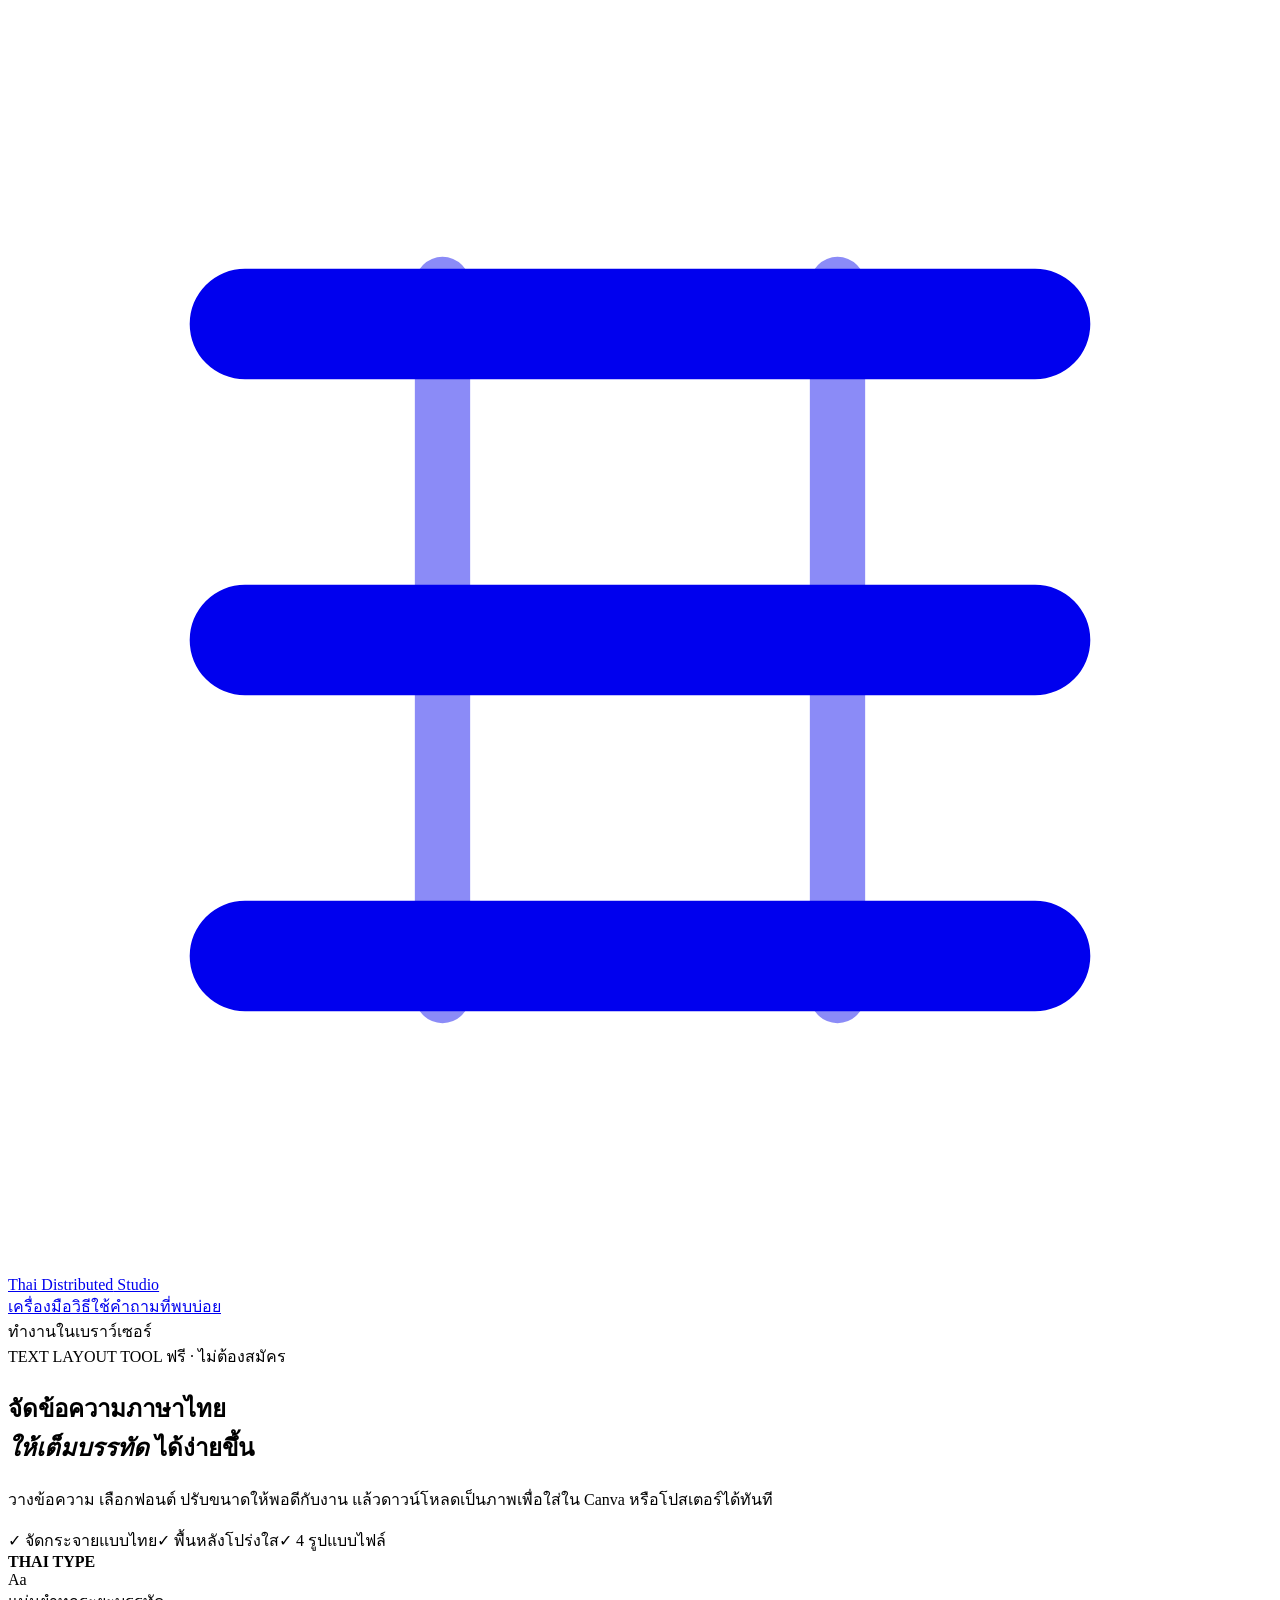
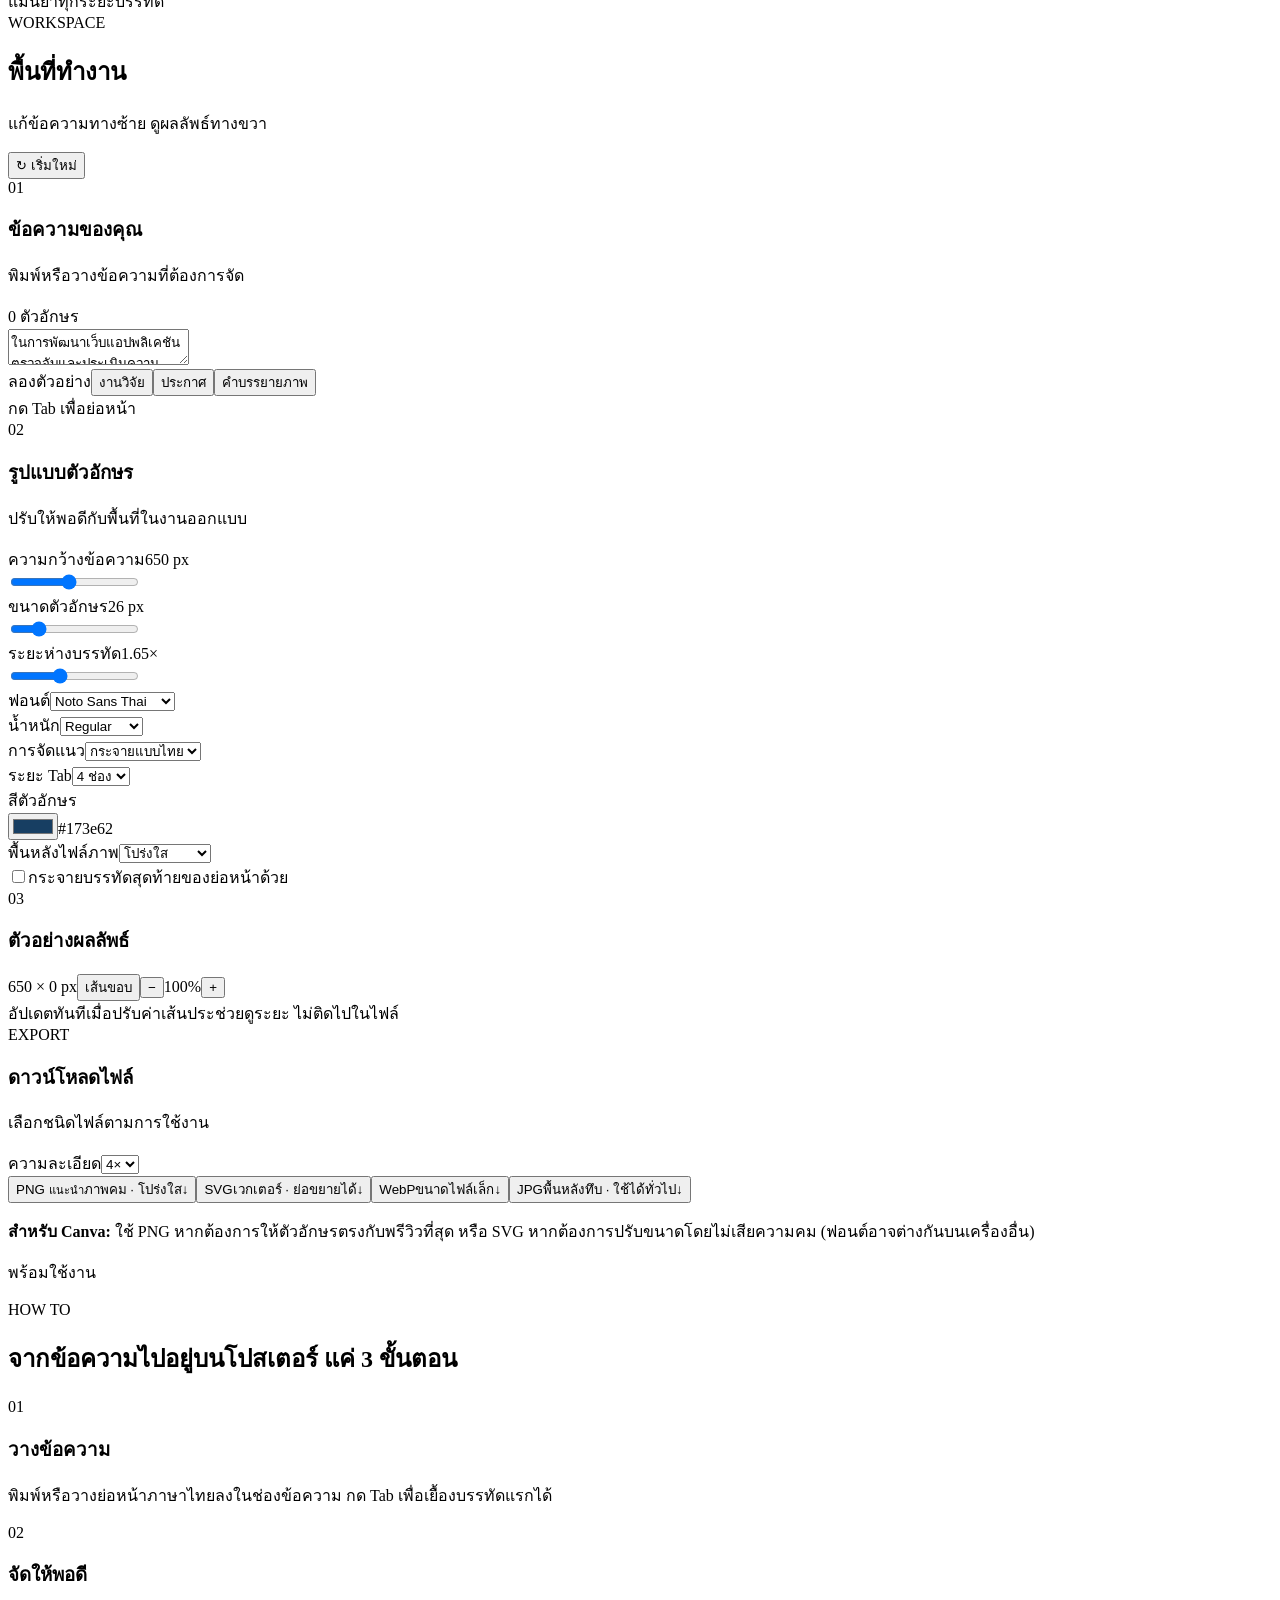
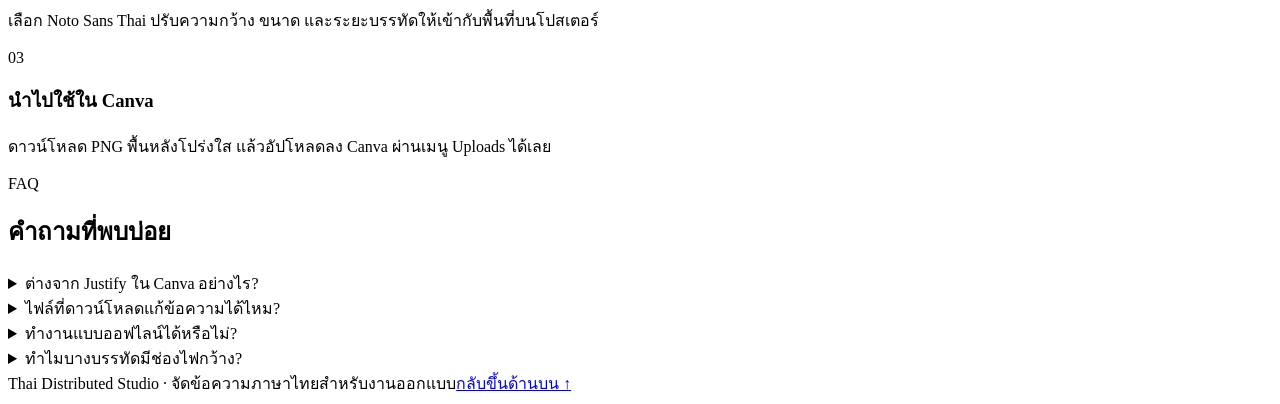
==== index.html @ 753e5a74 "feat: add Thai Distributed Studio website with SEO metadata" ====
<!doctype html>
<html lang="th">
<head>
  <meta charset="utf-8">
  <meta name="viewport" content="width=device-width,initial-scale=1">
  <meta name="theme-color" content="#2a7bb5">
  <meta name="robots" content="index,follow,max-image-preview:large">
  <meta name="description" content="จัดข้อความภาษาไทยให้เสมอทั้งสองขอบแบบ Thai Distributed พร้อมส่งออก PNG, SVG, WebP และ JPG สำหรับ Canva โปสเตอร์ งานวิจัย และสื่อสิ่งพิมพ์ ใช้งานฟรีบนเบราว์เซอร์">
  <meta name="keywords" content="Thai Distributed,จัดกระจายภาษาไทย,ภาษาไทยชิดสองขอบ,จัดข้อความ Canva,โปรแกรมจัดข้อความ,Thai text justify,ส่งออก SVG,PNG โปร่งใส">
  <meta property="og:type" content="website">
  <meta property="og:locale" content="th_TH">
  <meta property="og:title" content="Thai Distributed Studio — จัดข้อความไทยให้เต็มบรรทัด">
  <meta property="og:description" content="วางข้อความ ปรับฟอนต์ จัดกระจายแบบไทย แล้วดาวน์โหลด PNG, SVG, WebP หรือ JPG ไปใช้ใน Canva ได้ทันที">
  <meta name="twitter:card" content="summary_large_image">
  <title>จัดข้อความภาษาไทยชิดสองขอบสำหรับ Canva ฟรี | Thai Distributed Studio</title>
  <link rel="icon" href="data:image/svg+xml,%3Csvg%20xmlns%3D%22http%3A%2F%2Fwww.w3.org%2F2000%2Fsvg%22%20viewBox%3D%220%200%2064%2064%22%3E%3Crect%20width%3D%2264%22%20height%3D%2264%22%20rx%3D%2215%22%20fill%3D%22%232a7bb5%22%2F%3E%3Cpath%20d%3D%22M12%2017h40M12%2032h40M12%2047h40%22%20stroke%3D%22%23fff%22%20stroke-width%3D%225%22%20stroke-linecap%3D%22round%22%2F%3E%3Cpath%20d%3D%22M21%2014v36M43%2014v36%22%20stroke%3D%22%23fff%22%20stroke-width%3D%222.8%22%20opacity%3D%22.45%22%2F%3E%3C%2Fsvg%3E%0A" type="image/svg+xml">
  <link rel="preconnect" href="https://fonts.googleapis.com">
  <link rel="preconnect" href="https://fonts.gstatic.com" crossorigin>
  <link href="https://fonts.googleapis.com/css2?family=Noto+Sans+Thai:wght@400;500;600;700&family=Sarabun:wght@400;500;600;700&display=swap" rel="stylesheet">
  <link rel="stylesheet" href="styles.css">
  <script type="application/ld+json" id="structured-data">{
    "@context":"https://schema.org",
    "@type":"WebApplication",
    "name":"Thai Distributed Studio",
    "url":"https://bunnybubui.github.io/thai-distributed-studio/",
    "applicationCategory":"DesignApplication",
    "operatingSystem":"Web browser",
    "inLanguage":"th",
    "isAccessibleForFree":true,
    "description":"เครื่องมือจัดกระจายข้อความภาษาไทยชิดสองขอบสำหรับใช้ใน Canva และงานออกแบบ ส่งออกไฟล์ภาพ PNG SVG WebP JPG"
  }</script>
  
  
  <link rel="canonical" href="https://bunnybubui.github.io/thai-distributed-studio/">
  <meta property="og:url" content="https://bunnybubui.github.io/thai-distributed-studio/">
  <meta property="og:image" content="https://bunnybubui.github.io/thai-distributed-studio/assets/social-preview.png">
  <script defer src="src/typesetting.js"></script>
  <script defer src="src/app.js"></script>
</head>
<body>
  <header class="site-header">
    <div class="site-wrap navrow">
      <a class="brand" href="#top" aria-label="Thai Distributed Studio หน้าแรก"><span class="brand-mark" aria-hidden="true"><svg viewBox="0 0 32 32"><path d="M6 8h20M6 16h20M6 24h20" stroke="currentColor" stroke-width="2.8" stroke-linecap="round"/><path d="M11 7v18M21 7v18" stroke="currentColor" stroke-width="1.4" stroke-linecap="round" opacity=".45"/></svg></span><span>Thai Distributed<span class="brand-light"> Studio</span></span></a>
      <nav class="topnav" aria-label="เมนูหลัก"><a href="#editor">เครื่องมือ</a><a href="#guide">วิธีใช้</a><a href="#faq">คำถามที่พบบ่อย</a></nav>
      <span class="privacy-note"><span class="status-dot"></span> ทำงานในเบราว์เซอร์</span>
    </div>
  </header>
  <main id="top">
    <section class="intro site-wrap" aria-labelledby="main-title">
      <div class="intro-copy"><div class="eyebrow"><span class="eyebrow-line"></span> TEXT LAYOUT TOOL <span class="tag">ฟรี · ไม่ต้องสมัคร</span></div><h1 id="main-title">จัดข้อความภาษาไทย<br><em>ให้เต็มบรรทัด</em> ได้ง่ายขึ้น</h1><p>วางข้อความ เลือกฟอนต์ ปรับขนาดให้พอดีกับงาน แล้วดาวน์โหลดเป็นภาพเพื่อใส่ใน Canva หรือโปสเตอร์ได้ทันที</p><div class="intro-points"><span>✓ จัดกระจายแบบไทย</span><span>✓ พื้นหลังโปร่งใส</span><span>✓ 4 รูปแบบไฟล์</span></div></div>
      <div class="intro-graphic" aria-hidden="true"><div class="graphic-top"><span></span><span></span><span></span><strong>THAI TYPE</strong></div><div class="graphic-lines"><i></i><i></i><i></i><i></i><i></i></div><span class="graphic-corner">Aa</span><div class="graphic-caption">แม่นยำทุกระยะบรรทัด</div></div>
    </section>
    <section class="studio site-wrap" id="editor" aria-label="เครื่องมือจัดข้อความภาษาไทย">
      <div class="studio-head"><div><span class="section-kicker">WORKSPACE</span><h2>พื้นที่ทำงาน</h2><p>แก้ข้อความทางซ้าย ดูผลลัพธ์ทางขวา</p></div><button class="subtle-btn" id="resetBtn" type="button" title="คืนค่าการตั้งค่าและข้อความตัวอย่าง">↻ เริ่มใหม่</button></div>
      <div class="studio-grid">
        <div class="left-column">
          <section class="surface editor-panel" aria-labelledby="text-heading"><div class="card-heading"><div class="step-index">01</div><div><h3 id="text-heading">ข้อความของคุณ</h3><p>พิมพ์หรือวางข้อความที่ต้องการจัด</p></div><span id="charCount" class="muted-count">0 ตัวอักษร</span></div>
          <textarea id="content" spellcheck="false" aria-label="กรอกข้อความภาษาไทย">ในการพัฒนาเว็บแอปพลิเคชันตรวจจับและประเมินความเสี่ยงก่อนการหกล้มในผู้สูงอายุ โดยใช้ข้อมูลจากเซนเซอร์แบบสวมใส่ (Accelerometer และ Gyroscope) ร่วมกับการเรียนรู้เชิงลึกแบบลำดับ ระบบสามารถวิเคราะห์รูปแบบการเคลื่อนไหว ประเมินระดับความเสี่ยง และแสดงผลผ่าน Web Dashboard พร้อมแจ้งเตือนผู้ดูแลแบบเรียลไทม์ เพื่อช่วยเฝ้าระวังการหกล้มของผู้สูงอายุ</textarea>
          <div class="editor-bottom"><div class="example-picks"><span>ลองตัวอย่าง</span><button data-example="research" type="button">งานวิจัย</button><button data-example="note" type="button">ประกาศ</button><button data-example="caption" type="button">คำบรรยายภาพ</button></div><span class="tab-hint">กด Tab เพื่อย่อหน้า</span></div></section>
          <section class="surface settings-panel" aria-labelledby="settings-heading"><div class="card-heading"><div class="step-index">02</div><div><h3 id="settings-heading">รูปแบบตัวอักษร</h3><p>ปรับให้พอดีกับพื้นที่ในงานออกแบบ</p></div></div>
            <div class="settings-body">
              <div class="control"><div class="labelrow"><label for="width">ความกว้างข้อความ</label><output id="widthVal">650 px</output></div><input id="width" type="range" min="200" max="1200" value="650" step="10"></div>
              <div class="control"><div class="labelrow"><label for="size">ขนาดตัวอักษร</label><output id="sizeVal">26 px</output></div><input id="size" type="range" min="12" max="88" value="26" step="1"></div>
              <div class="control"><div class="labelrow"><label for="leading">ระยะห่างบรรทัด</label><output id="leadingVal">1.65×</output></div><input id="leading" type="range" min="1.15" max="2.5" value="1.65" step="0.05"></div>
              <div class="form-grid"><div class="control"><label for="family">ฟอนต์</label><select id="family"><option value="Noto Sans Thai">Noto Sans Thai</option><option value="Sarabun">Sarabun</option><option value="Tahoma">Tahoma</option><option value="Arial">Arial</option><option value="TH Sarabun New">TH Sarabun New</option></select></div><div class="control"><label for="weight">น้ำหนัก</label><select id="weight"><option value="400">Regular</option><option value="500">Medium</option><option value="600">Semi Bold</option><option value="700">Bold</option></select></div></div>
              <div class="form-grid"><div class="control"><label for="mode">การจัดแนว</label><select id="mode"><option value="distributed">กระจายแบบไทย</option><option value="left">ชิดซ้าย</option><option value="center">กึ่งกลาง</option><option value="right">ชิดขวา</option></select></div><div class="control"><label for="tabSize">ระยะ Tab</label><select id="tabSize"><option value="2">2 ช่อง</option><option value="4" selected>4 ช่อง</option><option value="8">8 ช่อง</option></select></div></div>
              <div class="form-grid"><div class="control"><label for="color">สีตัวอักษร</label><div class="color-picker"><input type="color" id="color" value="#173e62" aria-label="เลือกสีข้อความ"><span id="colorText">#173e62</span></div></div><div class="control"><label for="background">พื้นหลังไฟล์ภาพ</label><select id="background"><option value="transparent">โปร่งใส</option><option value="white">สีขาว</option><option value="custom">กำหนดสีเอง</option></select></div></div><div class="control custom-bg" id="customBgWrap" hidden><label for="bgColor">สีพื้นหลัง</label><div class="color-picker"><input type="color" id="bgColor" value="#ffffff"><span id="bgColorText">#ffffff</span></div></div>
              <label class="check-option"><input id="lastLine" type="checkbox"><span>กระจายบรรทัดสุดท้ายของย่อหน้าด้วย</span></label>
            </div>
          </section>
        </div>
        <div class="right-column">
          <section class="surface preview-panel" aria-labelledby="preview-heading"><div class="preview-header"><div><span class="step-index">03</span><h3 id="preview-heading">ตัวอย่างผลลัพธ์</h3></div><div class="preview-commands"><span id="dimensions">650 × 0 px</span><button id="guideBtn" type="button" class="mini-toggle active" aria-pressed="true">เส้นขอบ</button><button id="zoomOut" type="button" class="mini-icon" aria-label="ย่อพรีวิว">−</button><span id="zoomText" class="zoom-text">100%</span><button id="zoomIn" type="button" class="mini-icon" aria-label="ขยายพรีวิว">+</button></div></div><div class="preview-zone" id="previewZone"><div class="preview-stage"><div id="preview" class="preview-document" aria-label="ตัวอย่างข้อความที่จัดแล้ว"></div></div></div><div class="preview-foot"><span><span class="status-dot"></span> อัปเดตทันทีเมื่อปรับค่า</span><span>เส้นประช่วยดูระยะ ไม่ติดไปในไฟล์</span></div></section>
          <section class="surface export-panel" aria-labelledby="export-heading"><div class="export-heading"><div><span class="section-kicker">EXPORT</span><h3 id="export-heading">ดาวน์โหลดไฟล์</h3><p>เลือกชนิดไฟล์ตามการใช้งาน</p></div><div class="control density"><label for="scale">ความละเอียด</label><select id="scale"><option value="2">2×</option><option value="4" selected>4×</option><option value="6">6×</option></select></div></div>
            <div class="formats" role="group" aria-label="ประเภทไฟล์ส่งออก"><button class="format primary" type="button" data-format="png"><span class="format-name">PNG <small>แนะนำ</small></span><span class="format-detail">ภาพคม · โปร่งใส</span><span class="format-arrow">↓</span></button><button class="format" type="button" data-format="svg"><span class="format-name">SVG</span><span class="format-detail">เวกเตอร์ · ย่อขยายได้</span><span class="format-arrow">↓</span></button><button class="format" type="button" data-format="webp"><span class="format-name">WebP</span><span class="format-detail">ขนาดไฟล์เล็ก</span><span class="format-arrow">↓</span></button><button class="format" type="button" data-format="jpeg"><span class="format-name">JPG</span><span class="format-detail">พื้นหลังทึบ · ใช้ได้ทั่วไป</span><span class="format-arrow">↓</span></button></div>
            <p class="export-note"><strong>สำหรับ Canva:</strong> ใช้ PNG หากต้องการให้ตัวอักษรตรงกับพรีวิวที่สุด หรือ SVG หากต้องการปรับขนาดโดยไม่เสียความคม (ฟอนต์อาจต่างกันบนเครื่องอื่น)</p><p id="status" class="status" role="status" aria-live="polite">พร้อมใช้งาน</p></section>
        </div>
      </div>
    </section>
    <section id="guide" class="lower-section site-wrap"><div class="lower-head"><span class="section-kicker">HOW TO</span><h2>จากข้อความไปอยู่บนโปสเตอร์ แค่ 3 ขั้นตอน</h2></div><div class="steps"><article><span>01</span><h3>วางข้อความ</h3><p>พิมพ์หรือวางย่อหน้าภาษาไทยลงในช่องข้อความ กด Tab เพื่อเยื้องบรรทัดแรกได้</p></article><article><span>02</span><h3>จัดให้พอดี</h3><p>เลือก Noto Sans Thai ปรับความกว้าง ขนาด และระยะบรรทัดให้เข้ากับพื้นที่บนโปสเตอร์</p></article><article><span>03</span><h3>นำไปใช้ใน Canva</h3><p>ดาวน์โหลด PNG พื้นหลังโปร่งใส แล้วอัปโหลดลง Canva ผ่านเมนู Uploads ได้เลย</p></article></div></section>
    <section id="faq" class="faq site-wrap"><div class="lower-head"><span class="section-kicker">FAQ</span><h2>คำถามที่พบบ่อย</h2></div><div class="faq-grid"><details><summary>ต่างจาก Justify ใน Canva อย่างไร?</summary><p>การกระจายแบบไทยจะเพิ่มระยะระหว่างกลุ่มตัวอักษรในบรรทัดเพื่อให้ข้อความเสมอทั้งสองขอบ โดยไม่กระจายบรรทัดสุดท้ายตามค่าเริ่มต้น วิธีนี้ใกล้เคียงกับ Thai Distributed แต่ไม่ใช่ระบบเดียวกับ Microsoft Word ทุกประการ</p></details><details><summary>ไฟล์ที่ดาวน์โหลดแก้ข้อความได้ไหม?</summary><p>PNG, WebP และ JPG เป็นภาพ จึงแก้ตัวอักษรโดยตรงไม่ได้ ส่วน SVG บันทึกข้อความเป็นรูปแบบเวกเตอร์ แต่อาจเปลี่ยนรูปฟอนต์เมื่อเปิดในแอปอื่น</p></details><details><summary>ทำงานแบบออฟไลน์ได้หรือไม่?</summary><p>ตัวเครื่องมือทำงานในเบราว์เซอร์โดยไม่ต้องส่งข้อความไปยังเซิร์ฟเวอร์ หากเปิดแบบออฟไลน์ ระบบจะใช้ฟอนต์ที่มีอยู่ในเครื่องแทนฟอนต์เว็บที่ยังไม่ได้โหลด</p></details><details><summary>ทำไมบางบรรทัดมีช่องไฟกว้าง?</summary><p>ถ้าบรรทัดมีข้อความน้อยแต่ถูกสั่งให้กระจาย ช่องไฟอาจกว้างกว่าปกติ ลองปรับความกว้างกล่องข้อความหรือปิดตัวเลือกกระจายบรรทัดสุดท้าย</p></details></div></section>
  </main>
  <footer class="site-footer"><div class="site-wrap footer-inner"><span>Thai Distributed Studio <span>·</span> จัดข้อความภาษาไทยสำหรับงานออกแบบ</span><a href="#top">กลับขึ้นด้านบน ↑</a></div></footer>



</body>
</html>
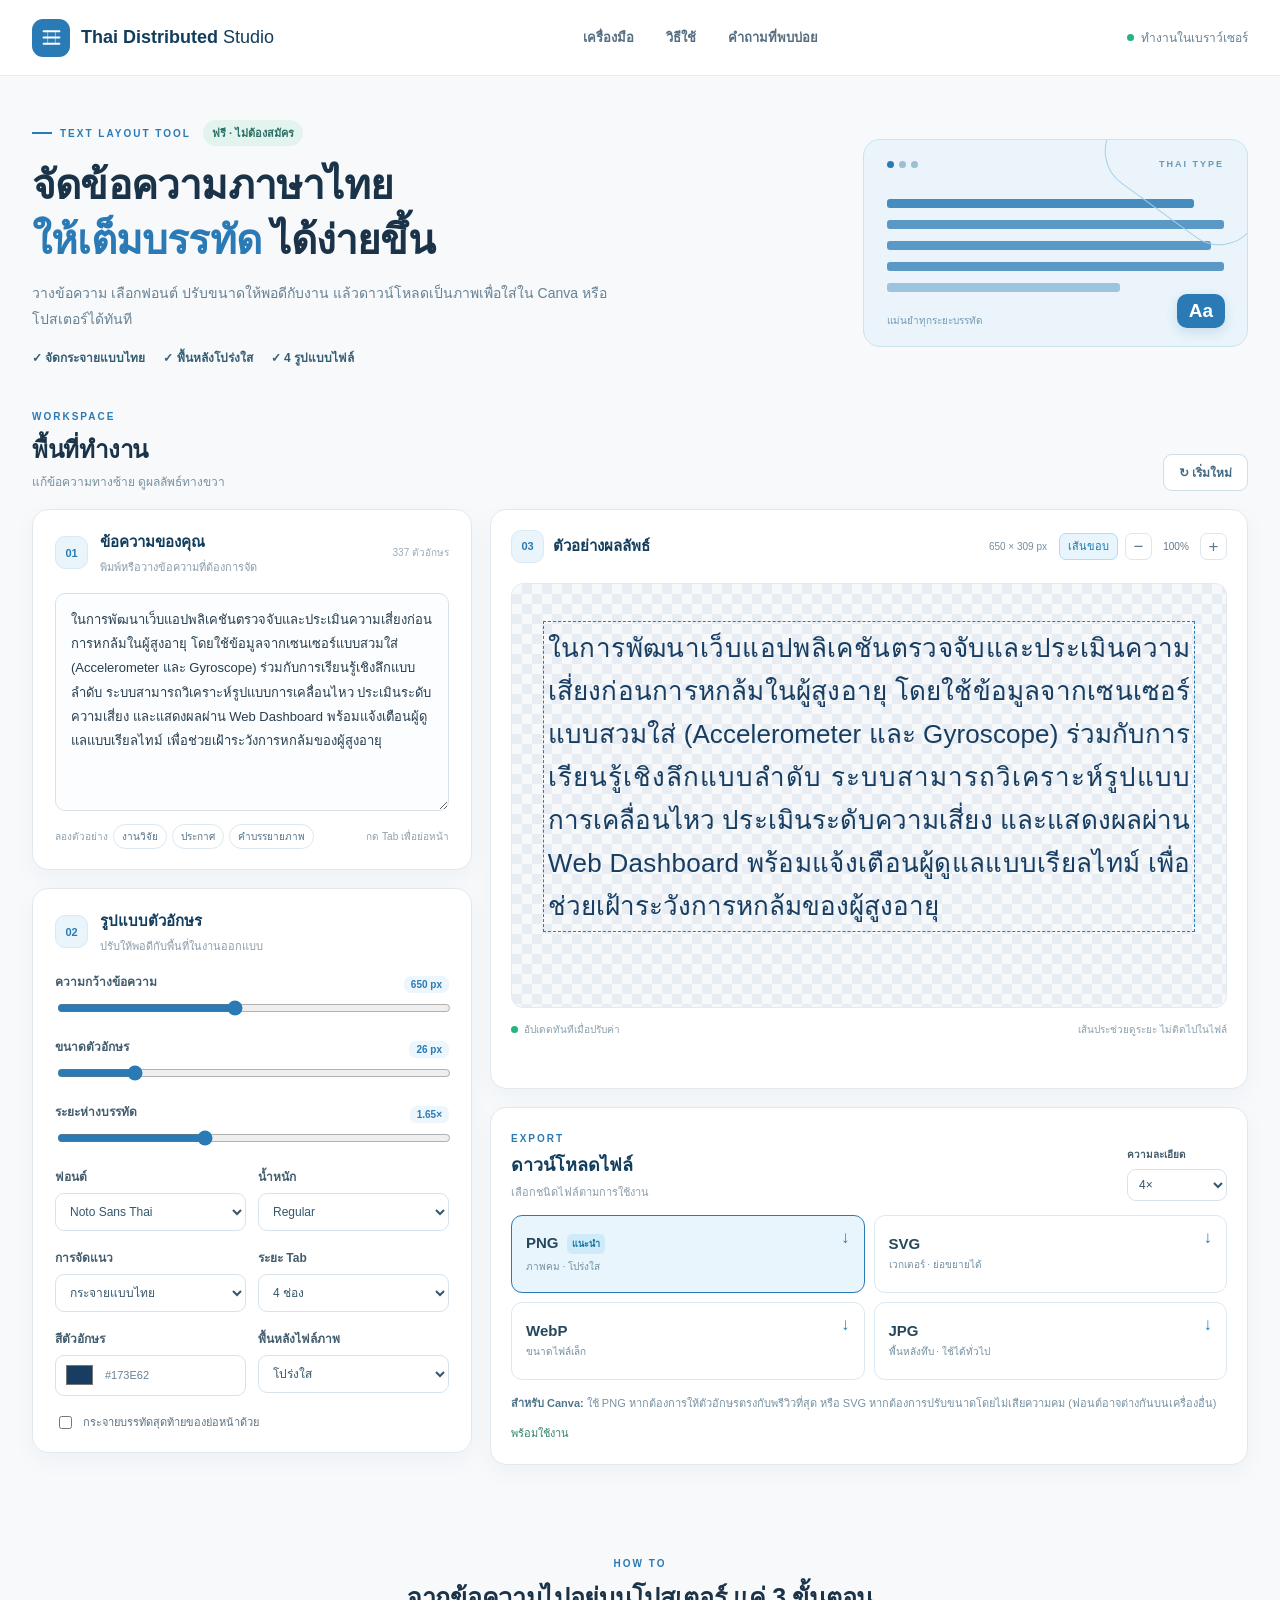
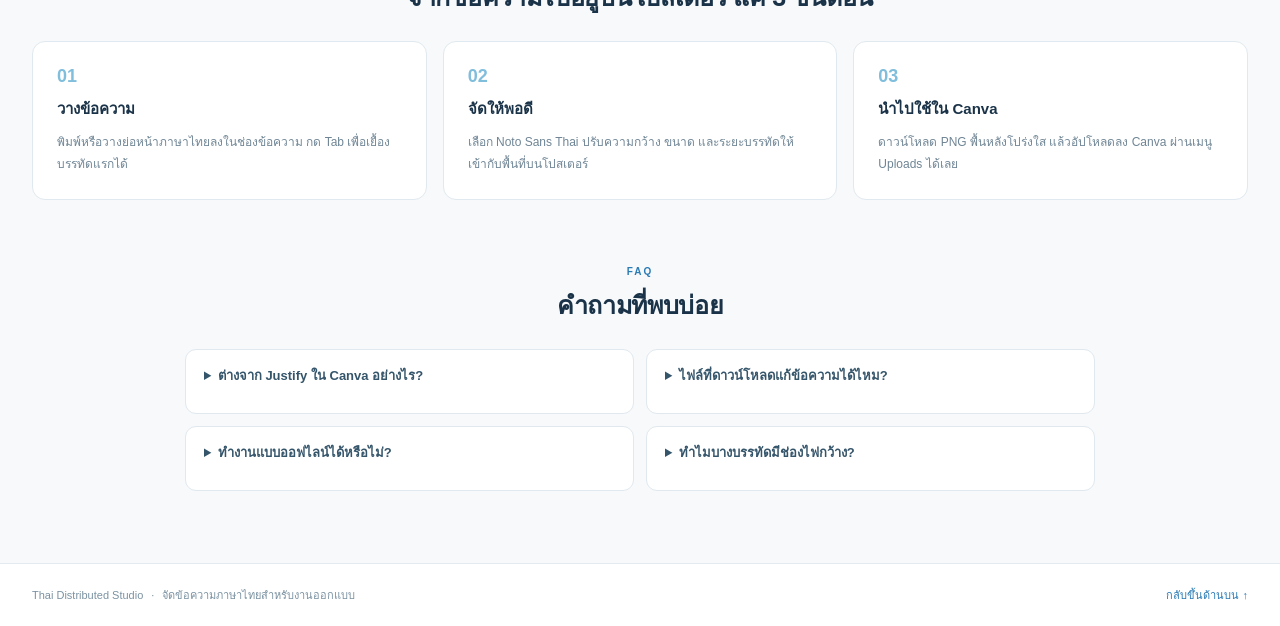
==== commit 8e6e127c: "fix: point social metadata to included image asset" ====
--- a/index.html
+++ b/index.html
@@ -33,7 +33,7 @@
   
   <link rel="canonical" href="https://bunnybubui.github.io/thai-distributed-studio/">
   <meta property="og:url" content="https://bunnybubui.github.io/thai-distributed-studio/">
-  <meta property="og:image" content="https://bunnybubui.github.io/thai-distributed-studio/assets/social-preview.png">
+  <meta property="og:image" content="https://bunnybubui.github.io/thai-distributed-studio/assets/social-preview.svg">
   <script defer src="src/typesetting.js"></script>
   <script defer src="src/app.js"></script>
 </head>
--- a/styles.css
+++ b/styles.css
@@ -0,0 +1,3 @@
+:root{--blue:#2a7bb5;--blue-700:#176397;--navy:#123d5d;--ink:#1a3348;--muted:#6b8395;--line:#dfe8ee;--soft:#f2f7fa;--white:#fff;--radius:16px;--shadow:0 8px 24px rgba(23,70,104,.04)}
+*{box-sizing:border-box}html{scroll-behavior:smooth}body{margin:0;color:var(--ink);background:#f7f9fb;font-family:'Noto Sans Thai',Tahoma,sans-serif;-webkit-font-smoothing:antialiased}button,input,select,textarea{font:inherit}button{cursor:pointer}a{color:inherit}button:focus-visible,a:focus-visible,input:focus-visible,select:focus-visible,textarea:focus-visible,summary:focus-visible{outline:3px solid #8dcbed;outline-offset:3px}.site-wrap{width:min(1400px,calc(100% - 64px));margin-inline:auto}.site-header{height:76px;background:#fff;border-bottom:1px solid #e6edf2}.navrow{height:100%;display:flex;align-items:center;justify-content:space-between;gap:18px}.brand{display:flex;align-items:center;gap:11px;font-size:18px;font-weight:700;text-decoration:none;color:var(--navy);white-space:nowrap}.brand-mark{display:grid;place-items:center;color:#fff;background:var(--blue);width:38px;height:38px;border-radius:11px}.brand-mark svg{width:25px;height:25px}.brand-light{font-weight:500}.topnav{display:flex;align-items:center;gap:32px}.topnav a{text-decoration:none;color:#556d80;font-size:13px;font-weight:600}.topnav a:hover{color:var(--blue)}.privacy-note{color:#648092;font-size:12px;display:flex;align-items:center;gap:7px}.status-dot{width:7px;height:7px;background:#25b37f;display:inline-block;border-radius:50%;flex-shrink:0}.intro{min-height:290px;padding-block:44px 35px;display:grid;grid-template-columns:1fr 385px;align-items:center;gap:35px}.intro h1{font-size:clamp(30px,3.15vw,47px);line-height:1.36;letter-spacing:-.8px;margin:12px 0}.intro h1 em{font-style:normal;color:var(--blue)}.intro p{max-width:620px;font-size:14px;line-height:1.9;color:#678194;margin:7px 0 15px}.eyebrow,.section-kicker{font-size:10px;font-weight:800;color:var(--blue);letter-spacing:2px}.eyebrow{display:flex;align-items:center;gap:8px}.eyebrow-line{width:20px;height:2px;background:var(--blue)}.tag{color:#2c6f65;letter-spacing:0;font-size:11px;background:#e2f4ed;border-radius:100px;padding:4px 9px;margin-left:4px}.intro-points{display:flex;gap:18px;flex-wrap:wrap;font-size:12px;color:#355d74;font-weight:600}.intro-graphic{position:relative;max-width:385px;width:100%;background:#eaf4fa;border:1px solid #cce2ef;border-radius:17px;min-height:208px;padding:19px 23px;overflow:hidden}.intro-graphic:after{content:'';position:absolute;right:-48px;top:-85px;width:170px;height:170px;border:1px solid #a7cfe8;border-radius:40px;transform:rotate(36deg)}.graphic-top{display:flex;gap:5px;align-items:center}.graphic-top span{width:7px;height:7px;border-radius:50%;background:#9ebed2}.graphic-top span:nth-child(1){background:#2a7bb5}.graphic-top strong{font-size:9px;margin-left:auto;color:#6899b8;letter-spacing:2px}.graphic-lines{margin-top:30px;display:flex;flex-direction:column;gap:12px}.graphic-lines i{height:9px;display:block;background:var(--blue);border-radius:3px}.graphic-lines i:nth-child(1){width:91%;opacity:.85}.graphic-lines i:nth-child(2){width:100%;opacity:.75}.graphic-lines i:nth-child(3){width:96%;opacity:.75}.graphic-lines i:nth-child(4){width:100%;opacity:.75}.graphic-lines i:nth-child(5){width:69%;opacity:.4}.graphic-corner{position:absolute;right:22px;bottom:18px;color:#fff;background:#2a7bb5;border-radius:10px;padding:6px 12px;font-size:19px;font-weight:700;box-shadow:0 4px 12px #2a7bb530}.graphic-caption{position:absolute;left:23px;bottom:18px;font-size:10px;color:#7199b5}.studio{padding-bottom:43px}.studio-head{display:flex;align-items:end;justify-content:space-between;margin:4px 0 18px}.studio-head h2,.lower-head h2{font-size:24px;margin:6px 0 3px;letter-spacing:-.3px}.studio-head p{font-size:12px;color:#7890a0;margin:0}.subtle-btn{border:1px solid #cddfe9;color:#426984;background:white;border-radius:9px;padding:8px 15px;font-size:12px;font-weight:600}.subtle-btn:hover{border-color:var(--blue);color:var(--blue)}.studio-grid{display:grid;grid-template-columns:minmax(370px,440px) minmax(0,1fr);gap:18px;align-items:start}.left-column,.right-column{display:flex;flex-direction:column;gap:18px;min-width:0}.surface{background:#fff;border:1px solid #e1e9ef;border-radius:var(--radius);box-shadow:var(--shadow);min-width:0;overflow:hidden}.card-heading{display:flex;align-items:center;padding:20px 22px 17px;gap:12px}.card-heading h3,.preview-header h3,.export-heading h3{font-size:15px;margin:0;color:var(--navy)}.card-heading p,.export-heading p{font-size:11px;color:#8a9dac;margin:4px 0 0}.step-index{font-size:11px;color:var(--blue);background:#e9f4fb;border:1px solid #d9eaf5;width:33px;height:33px;flex-shrink:0;border-radius:10px;display:grid;place-items:center;font-weight:800}.muted-count{font-size:10px;color:#9badb9;margin-left:auto}.editor-panel textarea{display:block;width:calc(100% - 44px);height:218px;border:1px solid #d5e2eb;background:#fbfdfe;border-radius:10px;padding:14px 15px;color:#263d4d;resize:vertical;margin:0 22px;font-size:13px;line-height:1.87;outline:none}.editor-panel textarea:focus{border-color:#66acd7;box-shadow:0 0 0 3px #2a7bb51a}.editor-bottom{margin:13px 22px 20px;display:flex;align-items:center;justify-content:space-between;gap:8px;flex-wrap:wrap}.example-picks{display:flex;align-items:center;gap:5px;flex-wrap:wrap}.example-picks>span,.tab-hint{font-size:10px;color:#8da0af}.example-picks button{font-size:10px;border:1px solid #dbe8ef;border-radius:50px;background:#fff;padding:4px 8px;color:#547289}.example-picks button:hover{background:#eef7fc}.settings-body{padding:0 22px 20px}.control{min-width:0;margin-bottom:17px}.control label,.labelrow label{display:block;font-size:12px;font-weight:600;color:#435d6e;margin-bottom:7px}.labelrow{display:flex;align-items:center;justify-content:space-between}.labelrow output{font-size:10px;color:var(--blue);font-weight:700;background:#ecf6fc;border-radius:7px;padding:3px 7px}.control input[type=range]{width:100%;accent-color:var(--blue);cursor:pointer}.form-grid{display:grid;grid-template-columns:1fr 1fr;gap:12px}.control select{width:100%;min-width:0;border:1px solid #d7e3ec;background:#fff;border-radius:9px;padding:10px;color:#35576c;font-size:12px;outline:none}.control select:hover{border-color:#96c3df}.color-picker{height:41px;display:flex;align-items:center;gap:10px;border:1px solid #d7e3ec;padding:5px 8px;border-radius:9px}.color-picker input{width:31px;height:28px;padding:0;border:0;background:transparent;cursor:pointer}.color-picker span{font-size:11px;color:#668195}.check-option{display:flex;gap:8px;font-size:11px;align-items:center;color:#5a7282}.check-option input{accent-color:var(--blue)}.preview-panel{min-height:580px}.preview-header{padding:20px;display:flex;align-items:center;justify-content:space-between;gap:10px;flex-wrap:wrap}.preview-header>div:first-child{display:flex;align-items:center;gap:9px}.preview-commands{display:flex;align-items:center;gap:7px}.preview-commands>span:first-child{font-size:10px;color:#758e9e;margin-right:5px}.mini-toggle,.mini-icon{border:1px solid #dae7ef;background:#fff;color:#5f7b8b;font-size:11px;border-radius:7px;height:27px;padding:0 8px}.mini-toggle.active{background:#e9f5fc;color:#1b77ae;border-color:#b8daf0}.mini-icon{font-size:17px;width:27px;padding:0;line-height:1}.zoom-text{font-size:10px;color:#61798b;min-width:34px;text-align:center}.preview-zone{margin:0 20px;background-color:#f6f8fa;background-image:linear-gradient(45deg,#e7edf2 25%,transparent 25%),linear-gradient(-45deg,#e7edf2 25%,transparent 25%),linear-gradient(45deg,transparent 75%,#e7edf2 75%),linear-gradient(-45deg,transparent 75%,#e7edf2 75%);background-size:20px 20px;background-position:0 0,0 10px,10px -10px,-10px 0;border:1px solid #e2eaf0;border-radius:12px;min-height:425px;max-height:570px;overflow:auto}.preview-stage{min-height:410px;display:flex;align-items:flex-start;justify-content:center;padding:38px 24px}.preview-document{transform-origin:top center;flex-shrink:0;background:transparent}.preview-document.guides{outline:1px dashed #2a7bb5}.preview-document svg{display:block;transform-origin:top left}.preview-foot{display:flex;align-items:center;justify-content:space-between;gap:10px;padding:14px 20px;font-size:10px;color:#8a9fac}.preview-foot>span:first-child{display:flex;align-items:center;gap:6px}.export-panel{padding:20px}.export-heading{display:flex;align-items:flex-end;justify-content:space-between;gap:14px;margin-bottom:14px}.export-heading h3{font-size:18px;margin-top:4px}.density{margin:0;min-width:100px}.density label{font-size:10px}.density select{padding:7px}.formats{display:grid;grid-template-columns:repeat(2,minmax(0,1fr));gap:9px}.format{text-align:left;border-radius:11px;border:1px solid #dce8f0;background:#fff;padding:13px 14px;min-height:78px;color:#25485e;position:relative;transition:border .15s,transform .15s,background .15s}.format:hover{transform:translateY(-2px);border-color:#79b6da;background:#f5fbff}.format.primary{border-color:var(--blue);background:#e9f5fc}.format-name{font-size:15px;display:block;font-weight:800}.format-name small{display:inline-block;font-size:9px;vertical-align:middle;margin-left:4px;color:#0f719e;background:#cfebf9;padding:3px 5px;border-radius:5px}.format-detail{font-size:10px;display:block;color:#7490a0;margin-top:5px}.format-arrow{position:absolute;top:12px;right:14px;color:#2782bc;font-size:17px}.export-note{font-size:11px;line-height:1.8;color:#7792a3;margin:14px 0 0}.export-note strong{color:#4f748b}.status{font-size:11px;min-height:20px;color:#2f846a;margin:10px 0 0}.lower-section{padding-block:45px 14px}.lower-head{text-align:center}.lower-head h2{font-size:25px}.steps{display:grid;grid-template-columns:repeat(3,minmax(0,1fr));gap:16px;margin-top:24px}.steps article{border:1px solid #e0e9ef;background:#fff;padding:24px;border-radius:13px}.steps article>span{font-size:18px;font-weight:800;color:#80bedc}.steps article h3{font-size:15px;margin:10px 0}.steps article p{font-size:12px;color:#6f8595;line-height:1.85;margin:0}.faq{padding-block:47px 72px}.faq-grid{max-width:910px;margin:24px auto 0;display:grid;grid-template-columns:1fr 1fr;gap:12px}.faq details{background:#fff;border:1px solid #e0e9ef;border-radius:11px;padding:15px 18px;min-height:65px}.faq summary{cursor:pointer;font-weight:650;font-size:13px;color:#35556b}.faq p{color:#70899a;font-size:12px;line-height:1.85}.site-footer{border-top:1px solid #e3ebf1;background:#fff}.footer-inner{padding:22px 0;display:flex;justify-content:space-between;gap:15px;color:#7b92a2;font-size:11px}.footer-inner span span{padding:0 5px}.footer-inner a{text-decoration:none;color:var(--blue)}
+@media(max-width:1120px){.studio-grid{grid-template-columns:minmax(320px,390px) minmax(0,1fr)}.site-wrap{width:min(1400px,calc(100% - 36px))}.intro{grid-template-columns:1fr 310px}.intro-graphic{min-height:190px}.preview-header{align-items:flex-start}.preview-commands{flex-wrap:wrap}}@media(max-width:880px){.studio-grid{grid-template-columns:1fr}.intro{grid-template-columns:1fr;min-height:0;padding-block:32px}.intro-graphic{display:none}.topnav{gap:14px}.privacy-note{display:none}.preview-panel{min-height:0}.preview-zone{min-height:320px;max-height:520px}.preview-stage{min-height:315px}}@media(max-width:620px){.site-header{height:64px}.site-wrap{width:calc(100% - 24px)}.brand{font-size:14px}.brand-mark{width:32px;height:32px}.topnav a{font-size:10px}.topnav{gap:9px}.topnav a:nth-child(3){display:none}.intro h1{font-size:30px}.intro p{font-size:12px}.intro-points{gap:8px;font-size:10px}.studio-head h2{font-size:20px}.card-heading,.preview-header{padding:17px 15px}.editor-panel textarea{width:calc(100% - 30px);margin-inline:15px}.editor-bottom{margin-inline:15px}.settings-body{padding-inline:15px}.preview-zone{margin-inline:12px}.preview-stage{padding:25px 15px}.preview-foot{padding:14px 12px}.preview-foot>span:last-child{display:none}.export-panel{padding:15px}.steps,.faq-grid{grid-template-columns:1fr}.lower-head h2{font-size:21px}.footer-inner{flex-wrap:wrap}}@media(max-width:350px){.formats{grid-template-columns:1fr}.form-grid{grid-template-columns:1fr}.brand-light{display:none}}
